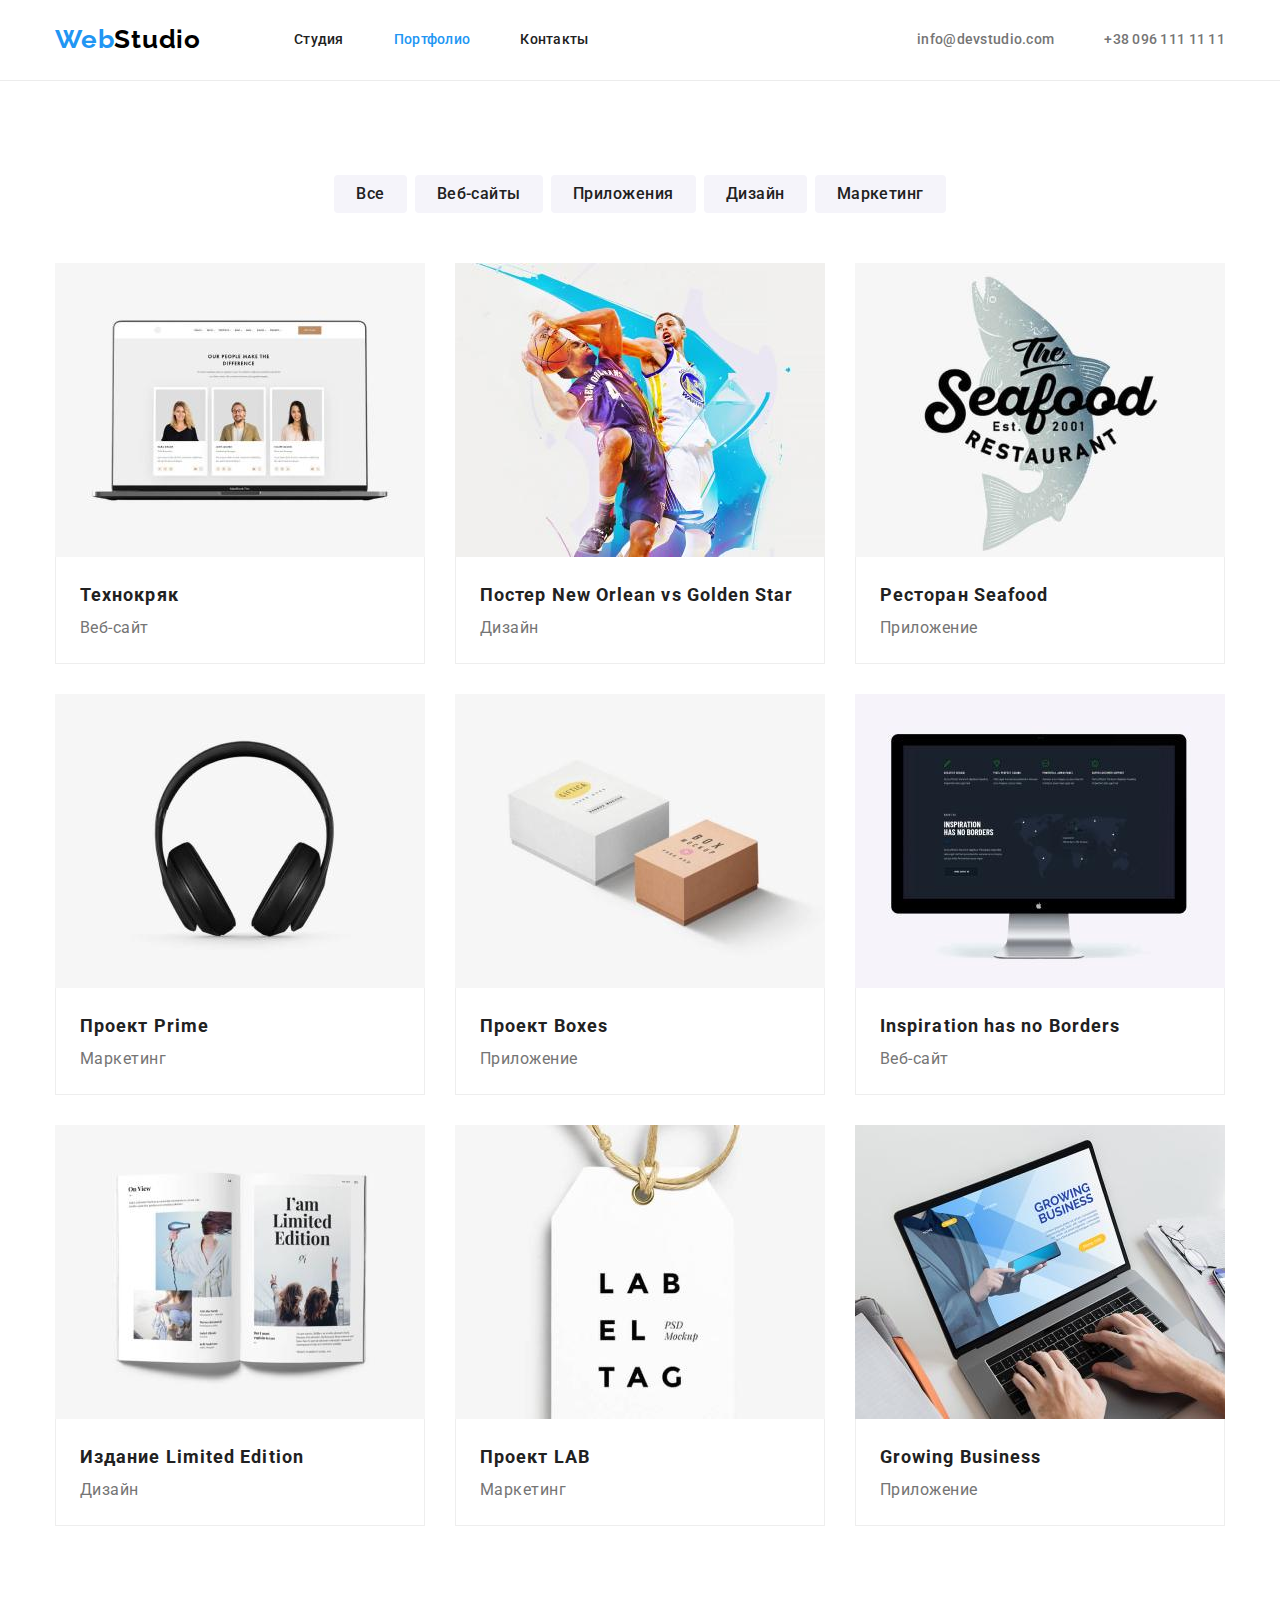
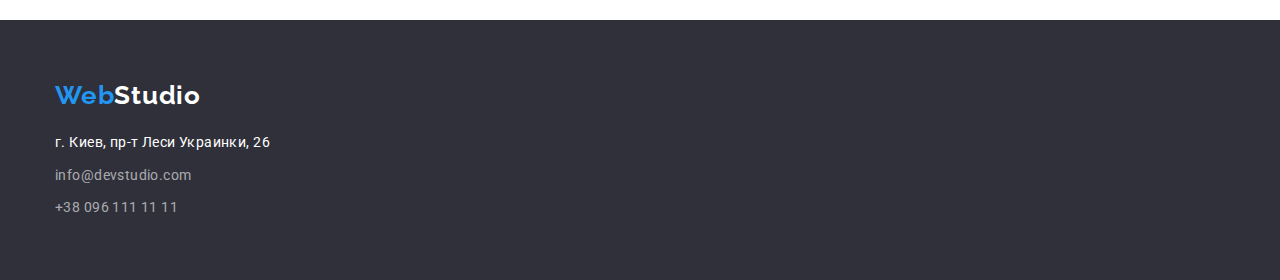
==== portfolio.html @ 217dd840 "created" ====
<!DOCTYPE html>
<html lang="en">
    <head>
        <meta charset="UTF-8">
        <meta http-equiv="X-UA-Compatible" content="IE=edge">
        <meta name="viewport" content="width=device-width, initial-scale=1.0">
        <title>Portfolio</title>
        <link rel="preconnect" href="https://fonts.googleapis.com">
        <link rel="preconnect" href="https://fonts.gstatic.com" crossorigin>
        <link rel="stylesheet" href="https://fonts.googleapis.com/css2?family=Raleway:wght@700&family=Roboto:wght@400;500;700;900&display=swap">
        <link rel="stylesheet" href="https://cdnjs.cloudflare.com/ajax/libs/modern-normalize/1.1.0/modern-normalize.css">
        <link rel="stylesheet" href="./css/styles.css">
    <body>
        <!-- My header -->
        <header class="header">
            <div class="container header-container">
                <!-- Navigation -->
                <nav class="navigation">
                    <!-- My logo block -->
                    <a href="WebStudio" class="logo">Web<span class="logo-dark">Studio</span></a>
                    <ul class="navigation-list">
                        <li class="navigation-item"><a href="index.html" class="link navigation-link">Студия</a></li>
                        <li class="navigation-item"><a href="portfolio.html" class="link navigation-link current">Портфолио</a></li>
                        <li class="navigation-item"><a href="" class="link navigation-link">Контакты</a></li>
                    </ul>
                </nav>
                <!-- My-contact's-block -->
                <ul class="contacts-list"> 
                    <li class="contacts-item"><a href="mailto:info@devstudio.com" class="link contacts-link">info@devstudio.com</a></li>
                    <li class="contacts-item"><a href="tel:+380961111111" class="link contacts-link">+38 096 111 11 11</a></li>
                </ul>
            </div>
        </header>
        <main>
            <section class="section">
                <div class="container">
                    <h1 class="visually-hidden">Portfolio</h1>
                    <ul class="portfolio-filter">
                        <li class="portfolio-filter-item"><button type="button" class="portfolio-text-btn">Все</button></li>
                        <li class="portfolio-filter-item"><button type="button" class="portfolio-text-btn">Веб-сайты</button></li>
                        <Li class="portfolio-filter-item"><button type="button" class="portfolio-text-btn">Приложения</button></Li>
                        <li class="portfolio-filter-item"><button type="button" class="portfolio-text-btn">Дизайн</button></li>
                        <li class="portfolio-filter-item"><button type="button" class="portfolio-text-btn">Маркетинг</button></li>
                    </ul>
                    <ul class="portfolio-list">
                        <li class="portfolio-item">
                            <img src="./images/img2-1.jpg" alt="Технокряк" width="370" height="294">
                            <div class="card-title">
                                <h2 class="portfolio-title">Технокряк</h2>
                                <p class="portfolio-text">Веб-сайт</p>
                            </div>
                        </li>
                        <li class="portfolio-item">
                            <img src="./images/img2-2.jpg" alt="Постер New Orlean vs Golden Star" width="370" height="294">
                            <div class="card-title">
                                <h2 class="portfolio-title">Постер New Orlean vs Golden Star</h2>
                                <p class="portfolio-text">Дизайн</p>
                            </div>
                        </li>
                        <li class="portfolio-item">
                            <img src="./images/img2-3.jpg" alt="Ресторан Seafood" width="370" height="294">
                            <div class="card-title">
                                <h2 class="portfolio-title">Ресторан Seafood</h2>
                                <p class="portfolio-text">Приложение</p>
                            </div>
                        </li>
                        <li class="portfolio-item">
                            <img src="./images/img2-4.jpg" alt="Проект Prime" width="370" height="294">
                            <div class="card-title">
                                <h2 class="portfolio-title">Проект Prime</h2>
                                <p class="portfolio-text">Маркетинг</p>
                            </div>
                        </li>
                        <li class="portfolio-item">
                            <img src="./images/img2-5.jpg" alt="Проект Boxes" width="370" height="294">
                            <div class="card-title">
                                <h2 class="portfolio-title">Проект Boxes</h2>
                                <p class="portfolio-text">Приложение</p>
                            </div>
                        </li>
                        <li class="portfolio-item">
                            <img src="./images/img2-6.jpg" alt="Inspiration has no Borders" width="370" height="294">
                            <div class="card-title">
                                <h2 class="portfolio-title">Inspiration has no Borders</h2>
                                <p class="portfolio-text">Веб-сайт</p>
                            </div>
                        </li>
                        <li class="portfolio-item">
                            <img src="./images/img2-7.jpg" alt="Издание Limited Edition" width="370" height="294">
                            <div class="card-title">
                                <h2 class="portfolio-title">Издание Limited Edition</h2>
                                <p class="portfolio-text">Дизайн</p>
                            </div>
                        </li>
                        <li class="portfolio-item">
                            <img src="./images/img2-8.jpg" alt="Проект LAB" width="370" height="294">
                            <div class="card-title">
                                <h2 class="portfolio-title">Проект LAB</h2>
                                <p class="portfolio-text">Маркетинг</p>
                            </div>
                        </li>
                        <li class="portfolio-item">
                            <img src="./images/img2-9.jpg" alt="Growing Business" width="370" height="294">
                            <div class="card-title">
                                <h2 class="portfolio-title">Growing Business</h2>
                                <p class="portfolio-text">Приложение</p>
                            </div>
                        </li>
                    </ul>
                </div>
            </section>
        </main>
        <!-- Footer -->
        <footer class="footer">
            <div class="container">
                <a href="WebStudio" class="logo footer-logo">Web<span class="logo-light">Studio</span></a>
                <address class="address">  
                    <ul class="address-list">
                        <li class="address-item-address footer-item"><a class="address-link-address link" href="https://goo.gl/maps/M3rs6C25XvYRGfz66" target="_blank">г. Киев, пр-т Леси Украинки, 26</a></li>
                        <li class="address-item-mail footer-item"><a class="address-link-mail link" href="mailto:info@devstudio.com">info@devstudio.com</a></li>
                        <li class="address-item-tel footer-item"><a class="address-link-tel link" href="tel:+380961111111">+38 096 111 11 11</a></li>
                    </ul>
                </address> 
            </div>
        </footer>
    </body>
</html>
---- css/styles.css ----
:root {
--main-text-color: #757575;
--main-title-color: #212121;
--second-title-text-color:#FFFFFF;
--text-accent: #2196F3;
--background-color-dark: #2F303A;
}

p, ul, h1, h2, h3, h4 {
    margin: 0;
}
img {
    display: flex;
    max-width: 100%;
    height: auto;
}
ul {
    list-style: none;
    padding: 0;
}
body {
    font-family: 'Roboto', sans-serif;
}

.section {
    padding-top: 94px;
    padding-bottom: 94px;
}
.container {
    margin: 0 auto;
    width: 1200px;
    padding: 0 15px;
} 
.visually-hidden {
    position: absolute;
    clip: rect(0 0 0 0);
    width: 1px;
    height: 1px;
    margin: -1px;
    border: 0;
    padding: 0;
    overflow: hidden;
}
.section-title {
    font-weight: 700;
    font-size: 36px;
    line-height: 1.17;
    letter-spacing: 0.03em;
    text-align: center;
    margin-bottom: 50px;
}

/* ----------------------------------------------------------------header--------------------- */

.logo {
    margin-right: 93px;
    text-decoration: none;
    font-family: Raleway;
    font-weight: 700;
    font-size: 26px;
    line-height: 1.19;
    letter-spacing: 0.03em;
    color: var(--text-accent);
}
.logo-dark {
    color: #000000 
}
.logo-light {
    color:var(--second-title-text-color)
}
.navigation-link.current {
    color: var(--text-accent);
}
.link {
    text-decoration: none;
}
.header {
    border-bottom: 1px solid #ECECEC;
}
.header-container {
    display: flex;
    align-items: center;
    padding-top: 24px;
    padding-bottom: 25px;
}
.navigation {
    display: flex;
    align-items: center;
}
.navigation-list {
    display: flex;
}
.navigation-item:not(:last-child) {
    margin-right: 50px;
}
.navigation-link {
    padding-top: 32px;
    padding-bottom: 32px;
    font-weight: 500;
    font-size: 14px;
    line-height: 1.33;
    letter-spacing: 0.02em;
    color: var(--main-title-color) ;
}
.contacts-list {
    display: flex;
    margin-left: auto;;
}
.contacts-link {
    font-weight: 500;
    font-size: 14px;
    line-height: 1.14;
    letter-spacing: 0.02em;
    color: var(--main-text-color)
}
.contacts-item:first-child {
    margin-right: 50px;
}
.navigation-link:hover,
.navigation-link:focus,
.contacts-link:hover,
.contacts-link:focus,
.address-link-address:hover,
.address-link-address:focus,
.address-link-mail:hover,
.address-link-mail:focus,
.address-link-tel:hover,
.address-link-tel:focus {
    color:var(--text-accent)
}

/*---------------------------------------------------------- main------------------------------------- */

/*--------------------------------------------------------section hero----------------------------- */


.hero-section {
    padding: 200px 0;
    text-align: center;
    background-color:var(--background-color-dark);
}
.hero-title {
    width: 696px;
    margin-right: auto;
    margin-left: auto;
    margin-bottom: 30px;
    font-weight: 900;
    font-size: 44px;
    line-height: 1.36;
    letter-spacing: 0.06em;
    text-transform: uppercase;
    color:var(--second-title-text-color);
}
.hero-btn {
    font-family: inherit;
    font-weight: 700;
    font-size: 16px;
    line-height: 1.87;
    align-items: center;
    text-align: center;
    letter-spacing: 0.06em;
    background-color:var(--text-accent);
    color: var(--second-title-text-color);
    cursor: pointer;
    min-width: 200px;
    height: 50px;
    border: transparent;
    border-radius: 4px;
    padding: 10px 32px;
}
.hero-btn:hover,
.hero-btn:focus {
    color: var(--text-accent);
    color: var(--second-title-text-color);
}

/*----------------------------------------------------------section features----------------------------- */


.features-list {
    display: flex;
}
.features-item:not(:last-child) {
    margin-right: 30px;
    max-width: 270px;
}
.features-title {
    margin-bottom: 10px;
    font-weight: 700;
    font-size: 14px;
    line-height: 1.14;
    letter-spacing: 0.03em;
    text-transform: uppercase;
    color: var(--main-title-color);
    }
.features-text {
    font-size: 14px;
    line-height: 1.71;
    letter-spacing: 0.03em;
    color: var(--main-text-color);
}


/* ---------------------------------------------------------------section works---------------------- */


.works-section {
    padding-top: 0;
}

.works-list {
    display: flex;
}
.works-item:not(:last-child) {
    margin-right: 30px;
}

/* ----------------------------------------------------------------section team--------------------- */

.team-section {
    background-color: #F5F4FA;
}
.team-list {
    display: flex;
}
.team-item:not(:last-child) {
    margin-right: 30px;
}
.card {
    padding-top: 30px;
    padding-bottom: 30px;
}
.team-title {
    margin-bottom: 10px;
    font-weight: 500;
    font-size: 16px;
    line-height: 1.19;  
    letter-spacing: 0.03em;
    text-align: center;
    color: var(--main-title-color);
}
.team-text {
    line-height: 1.19;
    letter-spacing: 0.03em;
    text-align: center;
    color: var(--main-text-color);
}

/* ---------------------------------------------------------------footer---------------------- */

.footer {
    padding-top: 60px;
    padding-bottom: 60px;
    background-color:var(--background-color-dark) ;
}
.footer-logo {
    min-width: 145px;
    height: 31px;
    display: inline-block;
    margin-bottom: 20px;
    margin-right: 0;
}
.footer-item:not(:last-child) {
    margin-bottom: 9px;
}
.address {
    font-style: normal;
}
.address-link-address {
    font-size: 14px;
    line-height: 1.71;
    letter-spacing: 0.03em;
    color: var(--second-title-text-color);
}
.address-link-mail,
.address-link-tel {
    font-size: 14px;
    line-height: 1.71;
    letter-spacing: 0.03em;
    color: rgba(255, 255, 255, 0.6);
}


/* ----------------------------------------------------------portfolio page---------------------------------------------- */


.portfolio-filter {
    display: flex;
    justify-content: center;
    margin-bottom: 50px;
}
.portfolio-filter-item:not(:last-child) {
    margin-right: 8px;
}

.portfolio-list {
    display: flex;
    flex-wrap: wrap;
}
.portfolio-item {
    margin-right: 30px;
}
.portfolio-item:nth-child(3n) {
    margin-right: 0px;
}
.portfolio-item:not(:nth-last-child(-n+3)) {
    margin-bottom: 30px;
}
.card-title {
    padding: 20px 24px;
    border-right: 1px solid #EEEEEE;
    border-bottom: 1px solid #EEEEEE;
    border-left: 1px solid #EEEEEE;
}

.portfolio-text-btn {
    font-family: inherit;
    font-weight: 500;
    font-size: 16px;
    line-height: 1.62;
    text-align: center;
    letter-spacing: 0.03em;
    color:var(--main-title-color);
    background-color: #F5F4FA;
    cursor: pointer;
    border: transparent;
    border-radius: 4px;
    padding: 6px 22px;
}
.portfolio-title {
    font-weight: 700;
    font-size: 18px;
    line-height: 2.00;
    letter-spacing: 0.06em;
    color: var(--main-title-color);
}
.portfolio-text {
    font-size: 16px;
    line-height: 1.87;
    letter-spacing: 0.03em;
    color: var(--main-text-color);
}
.portfolio-text-btn:hover,
.portfolio-text-btn:focus,
.portfolio-text-btn:hover,
.portfolio-text-btn:focus {
    background-color:var(--text-accent);
    color:var(--second-title-text-color);
}
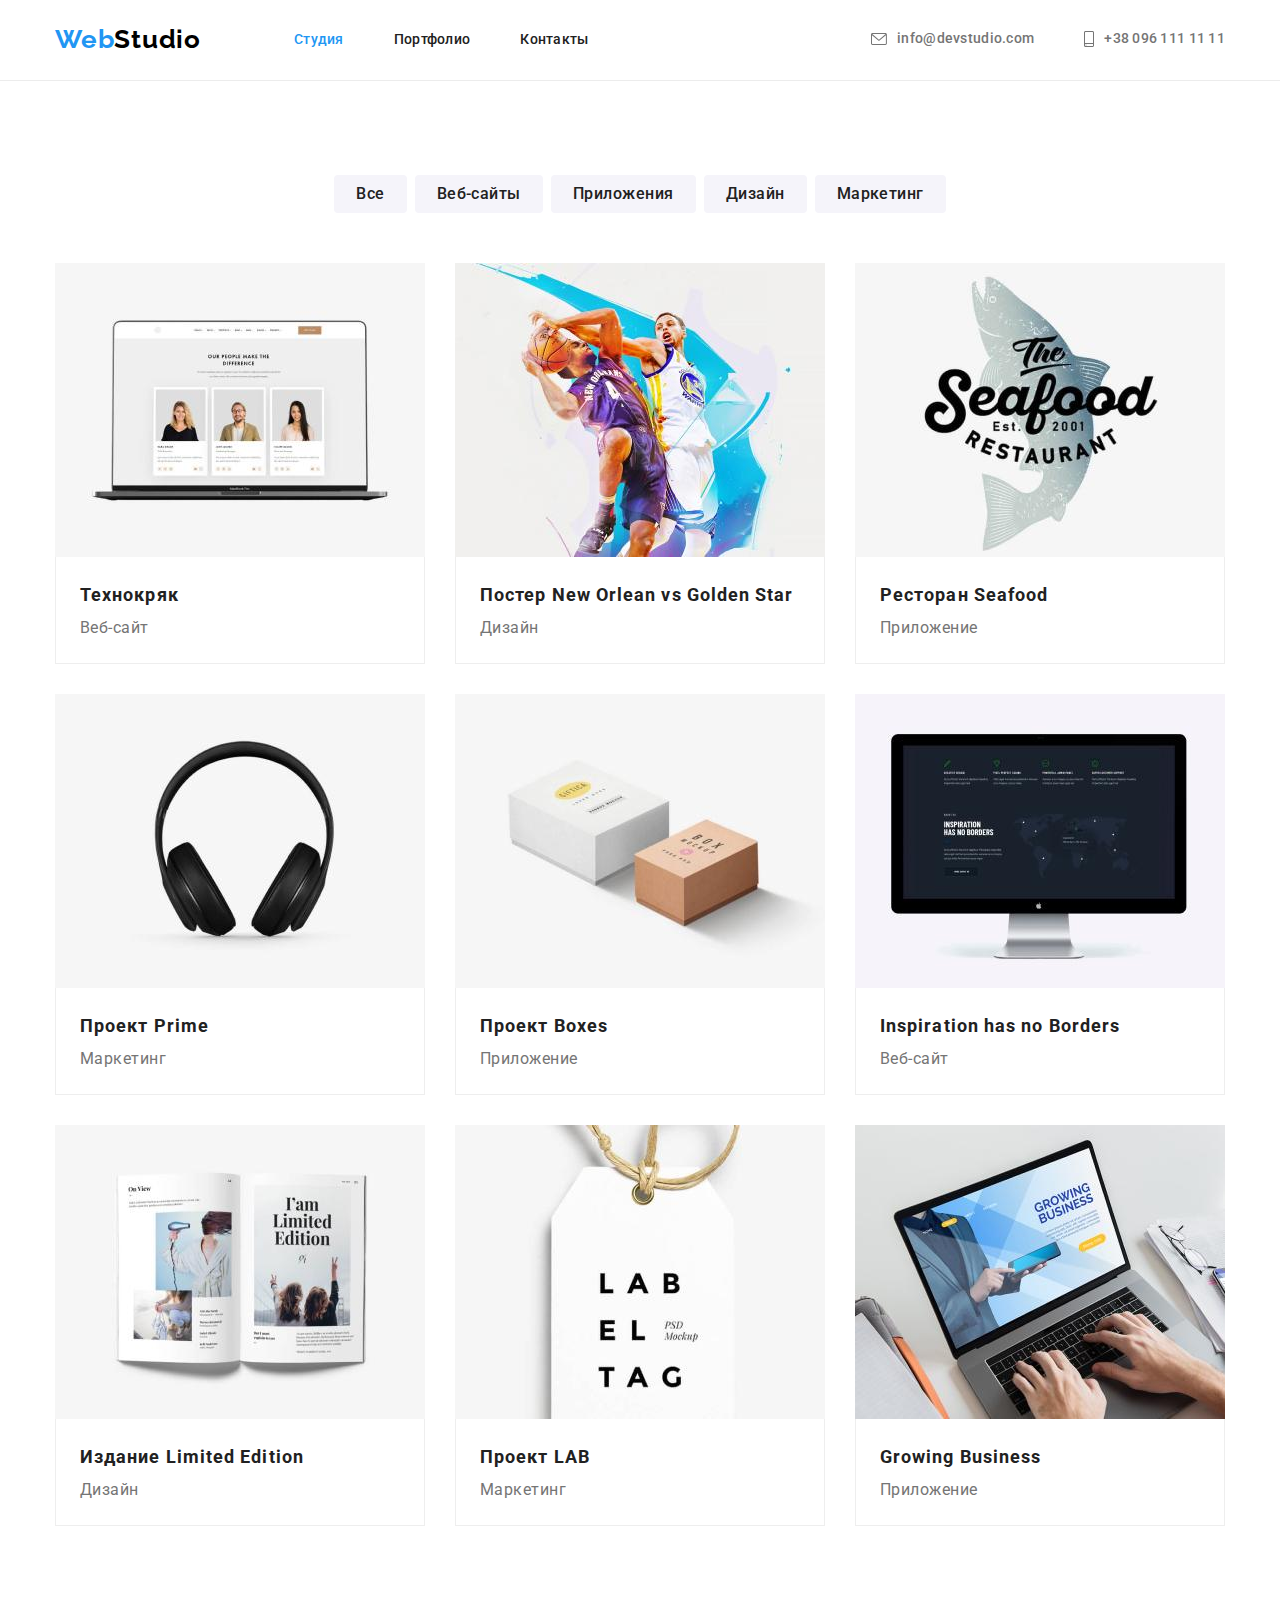
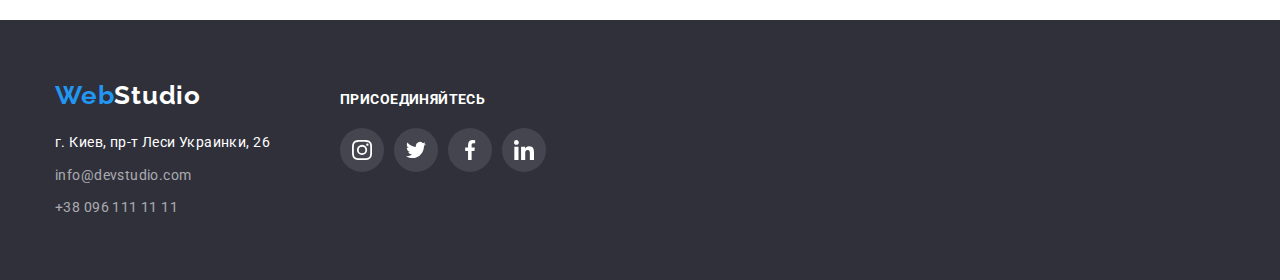
==== commit a39c858a: "finished-hw-4" ====
--- a/portfolio.html
+++ b/portfolio.html
@@ -19,15 +19,29 @@
                     <!-- My logo block -->
                     <a href="WebStudio" class="logo">Web<span class="logo-dark">Studio</span></a>
                     <ul class="navigation-list">
-                        <li class="navigation-item"><a href="index.html" class="link navigation-link">Студия</a></li>
-                        <li class="navigation-item"><a href="portfolio.html" class="link navigation-link current">Портфолио</a></li>
+                        <li class="navigation-item"><a href="index.html" class="link navigation-link current">Студия</a></li>
+                        <li class="navigation-item"><a href="portfolio.html" class="link navigation-link">Портфолио</a></li>
                         <li class="navigation-item"><a href="" class="link navigation-link">Контакты</a></li>
                     </ul>
                 </nav>
                 <!-- My-contact's-block -->
                 <ul class="contacts-list"> 
-                    <li class="contacts-item"><a href="mailto:info@devstudio.com" class="link contacts-link">info@devstudio.com</a></li>
-                    <li class="contacts-item"><a href="tel:+380961111111" class="link contacts-link">+38 096 111 11 11</a></li>
+                    <li class="contacts-item">
+                        <a href="mailto:info@devstudio.com" class="link contacts-link">
+                            <svg class="contacts-icon" width="16" height="12">
+                            <use href="./images/icons.svg#icon-envelope-hover"></use>
+                            </svg>
+                        info@devstudio.com
+                        </a>
+                    </li>
+                    <li class="contacts-item">
+                        <a href="tel:+380961111111" class="link contacts-link">
+                            <svg class="contacts-icon" width="10" height="16">
+                            <use href="./images/icons.svg#icon-smartphone"></use>
+                            </svg>
+                        +38 096 111 11 11
+                        </a>
+                    </li>
                 </ul>
             </div>
         </header>
@@ -112,7 +126,8 @@
         </main>
         <!-- Footer -->
         <footer class="footer">
-            <div class="container">
+            <div class="container footer-container">
+                <div class="address-box">
                 <a href="WebStudio" class="logo footer-logo">Web<span class="logo-light">Studio</span></a>
                 <address class="address">  
                     <ul class="address-list">
@@ -120,7 +135,41 @@
                         <li class="address-item-mail footer-item"><a class="address-link-mail link" href="mailto:info@devstudio.com">info@devstudio.com</a></li>
                         <li class="address-item-tel footer-item"><a class="address-link-tel link" href="tel:+380961111111">+38 096 111 11 11</a></li>
                     </ul>
-                </address> 
+                </address>
+                </div>
+                <div class="join-box">
+                    <b class="join-title">присоединяйтесь</b>
+                    <ul class="join-social-list">
+                        <li class="join-social-item">
+                            <a href="" class="join-social-link">
+                                <svg class="join-social-icon" width="20" height="20">
+                                    <use href="./images/icons.svg#icon-instagram-2"></use>
+                                </svg>
+                            </a>
+                        </li>
+                        <li class="join-social-item">
+                            <a href="" class="join-social-link">
+                                <svg class="join-social-icon" width="20" height="20">
+                                    <use href="./images/icons.svg#icon-twitter-1"></use>
+                                </svg>
+                            </a>
+                        </li>
+                        <li class="join-social-item">
+                            <a href="" class="join-social-link">
+                                <svg class="join-social-icon" width="20" height="20">
+                                    <use href="./images/icons.svg#icon-facebook-1"></use>
+                                </svg>
+                            </a>
+                        </li>
+                        <li class="join-social-item">
+                            <a href="" class="join-social-link">
+                                <svg class="join-social-icon" width="20" height="20">
+                                    <use href="./images/icons.svg#icon-linkedin-1"></use>
+                                </svg>
+                            </a>
+                        </li>
+                    </ul>
+                </div> 
             </div>
         </footer>
     </body>
--- a/css/styles.css
+++ b/css/styles.css
@@ -4,6 +4,7 @@
 --second-title-text-color:#FFFFFF;
 --text-accent: #2196F3;
 --background-color-dark: #2F303A;
+--second-background-color: #F5F4FA;
 }
 
 p, ul, h1, h2, h3, h4 {
@@ -107,14 +108,26 @@
     margin-left: auto;;
 }
 .contacts-link {
+    display: flex;
     font-weight: 500;
     font-size: 14px;
     line-height: 1.14;
     letter-spacing: 0.02em;
-    color: var(--main-text-color)
+    color: var(--main-text-color);
+    align-items: center;
 }
 .contacts-item:first-child {
     margin-right: 50px;
+}
+.contacts-icon {
+    fill: currentColor;
+    margin-right: 10px;
+}
+.contacts-icon:hover,
+.contacts-icon:focus {
+    color:var(--text-accent)
+    /* width: 10px;
+    height: 16px; */
 }
 .navigation-link:hover,
 .navigation-link:focus,
@@ -137,8 +150,19 @@
 .hero-section {
     padding: 200px 0;
     text-align: center;
-    background-color:var(--background-color-dark);
-}
+    width: 1600px;  
+    margin: 0 auto;
+    background-color: #C4C4C4;
+    background-image: linear-gradient(
+                        rgba(47, 48, 58, 0.4),
+                        rgba(47, 48, 58, 0.4)
+                    ),
+                    url(../images/Hero-bg.jpg);
+    background-repeat: no-repeat;
+    background-position: center;
+    background-size: cover;
+}
+
 .hero-title {
     width: 696px;
     margin-right: auto;
@@ -167,11 +191,11 @@
     border: transparent;
     border-radius: 4px;
     padding: 10px 32px;
+    box-shadow: 0px 4px 4px rgba(0, 0, 0, 0.15);
 }
 .hero-btn:hover,
 .hero-btn:focus {
-    color: var(--text-accent);
-    color: var(--second-title-text-color);
+    background-color: #188CE8;
 }
 
 /*----------------------------------------------------------section features----------------------------- */
@@ -179,10 +203,13 @@
 
 .features-list {
     display: flex;
+}
+.features-item {
+    display: block;
+    width: 270px;
 }
 .features-item:not(:last-child) {
     margin-right: 30px;
-    max-width: 270px;
 }
 .features-title {
     margin-bottom: 10px;
@@ -200,6 +227,14 @@
     color: var(--main-text-color);
 }
 
+.features-icon-box {
+    display: flex;
+    height: 120px;
+    align-items: center;
+    justify-content: center;
+    background-color:var(--second-background-color);
+    margin-bottom: 30px;  
+}
 
 /* ---------------------------------------------------------------section works---------------------- */
 
@@ -218,10 +253,17 @@
 /* ----------------------------------------------------------------section team--------------------- */
 
 .team-section {
-    background-color: #F5F4FA;
+    background-color: var(--second-background-color);
 }
 .team-list {
     display: flex;
+}
+.team-item {
+    background-color: var(--second-title-text-color);
+    box-shadow: 0px 1px 3px rgba(0, 0, 0, 0.12),
+            0px 1px 1px rgba(0, 0, 0, 0.14),
+            0px 2px 1px rgba(0, 0, 0, 0.2);
+            border-radius: 0px 0px 4px 4px;
 }
 .team-item:not(:last-child) {
     margin-right: 30px;
@@ -244,8 +286,82 @@
     letter-spacing: 0.03em;
     text-align: center;
     color: var(--main-text-color);
-}
-
+    margin-bottom: 16px;
+}
+.team-social-list {
+    display: flex;
+    justify-content: center;
+}
+.team-social-item {
+    width: 44px;
+    height: 44px;
+}
+/* .team-social-item + .team-social-item {
+    margin-left: 10px;
+} */
+.team-social-item:not(:first-child) {
+    margin-left: 10px;
+}
+.team-social-link {
+    width: 100%;
+    height: 100%;
+    background-color: var(--second-title-text-color);
+    border-radius: 50%;
+    display: flex;
+    align-items: center;
+    justify-content: center;
+    color: #AFB1B8;
+}
+.team-social-icon {
+    fill: currentColor;
+    stroke-width: 0;
+}
+.team-social-link:hover,
+.team-social-link:focus {
+    background-color:var(--text-accent);
+    color: var(--second-title-text-color);
+}
+
+/* --------------------------------------------------------section-clients------------- */
+
+.clients-list {
+    display: flex;
+    justify-content: center;
+}
+
+.clients-item {
+    display: block;
+    width: 170px;
+    height: 92px;
+    border: 1px solid#AFB1B8; 
+    border-radius: 4px;
+}
+
+.clients-link {
+    display: flex;
+    width: 100%;
+    height: 100%;
+    color: #AFB1B8;
+    align-items: center;
+    justify-content: center;
+}
+
+.clients-icon {
+    fill: currentColor;
+}
+
+.clients-item:not(:first-child) {
+    margin-left: 30px;
+}
+.clients-link:hover,
+.clients-link:focus {
+    color: var(--text-accent);
+    border: 1px solid var(--text-accent);
+}
+.clients-icon:hover,
+.clients-icon:focus {
+    fill: var(--text-accent);
+}
 /* ---------------------------------------------------------------footer---------------------- */
 
 .footer {
@@ -279,8 +395,53 @@
     letter-spacing: 0.03em;
     color: rgba(255, 255, 255, 0.6);
 }
-
-
+.footer-container {
+    display: flex;
+    align-items:baseline;
+}
+.join-box {
+    width: 206px;
+    margin-left: 70px;
+}
+.join-title {
+    display: block;
+    margin-bottom: 20px;
+    font-size: 14px;
+    line-height: 1.14;
+    letter-spacing: 0.03em;
+    text-transform: uppercase;
+    color: var(--second-title-text-color);
+}
+.join-social-list {
+    display: flex;
+    justify-content: center;
+}
+.join-social-item {
+    width: 44px;
+    height: 44px;
+}
+.join-social-link {
+    width: 100%;
+    height: 100%;
+    color: var(--second-title-text-color);
+    border-radius: 50%;
+    display: flex;
+    align-items: center;
+    justify-content: center;
+    background-color: rgba(255, 255, 255, 0.1);
+}
+.join-social-icon {
+    fill: currentColor;
+}   
+.join-social-item:not(:first-child) {
+    margin-left: 10px;
+    
+}
+.join-social-link:hover,
+.join-social-link:focus {
+    background-color:var(--text-accent);
+    color: var(--second-title-text-color);
+}
 /* ----------------------------------------------------------portfolio page---------------------------------------------- */
 
 
@@ -292,13 +453,18 @@
 .portfolio-filter-item:not(:last-child) {
     margin-right: 8px;
 }
-
 .portfolio-list {
     display: flex;
     flex-wrap: wrap;
 }
 .portfolio-item {
     margin-right: 30px;
+    
+}
+.portfolio-item:hover,
+.portfolio-item:focus {
+box-shadow: 0px 1px 1px rgba(0, 0, 0, 0.12), 0px 4px 4px rgba(0, 0, 0, 0.06), 1px 4px 6px rgba(0, 0, 0, 0.16);
+cursor: pointer;
 }
 .portfolio-item:nth-child(3n) {
     margin-right: 0px;
@@ -321,7 +487,7 @@
     text-align: center;
     letter-spacing: 0.03em;
     color:var(--main-title-color);
-    background-color: #F5F4FA;
+    background-color: var(--second-background-color);
     cursor: pointer;
     border: transparent;
     border-radius: 4px;
@@ -346,4 +512,7 @@
 .portfolio-text-btn:focus {
     background-color:var(--text-accent);
     color:var(--second-title-text-color);
-}+    box-shadow: 0px 3px 1px rgba(0, 0, 0, 0.1),
+                0px 1px 2px rgba(0, 0, 0, 0.08),
+                0px 2px 2px rgba(0, 0, 0, 0.12);
+}
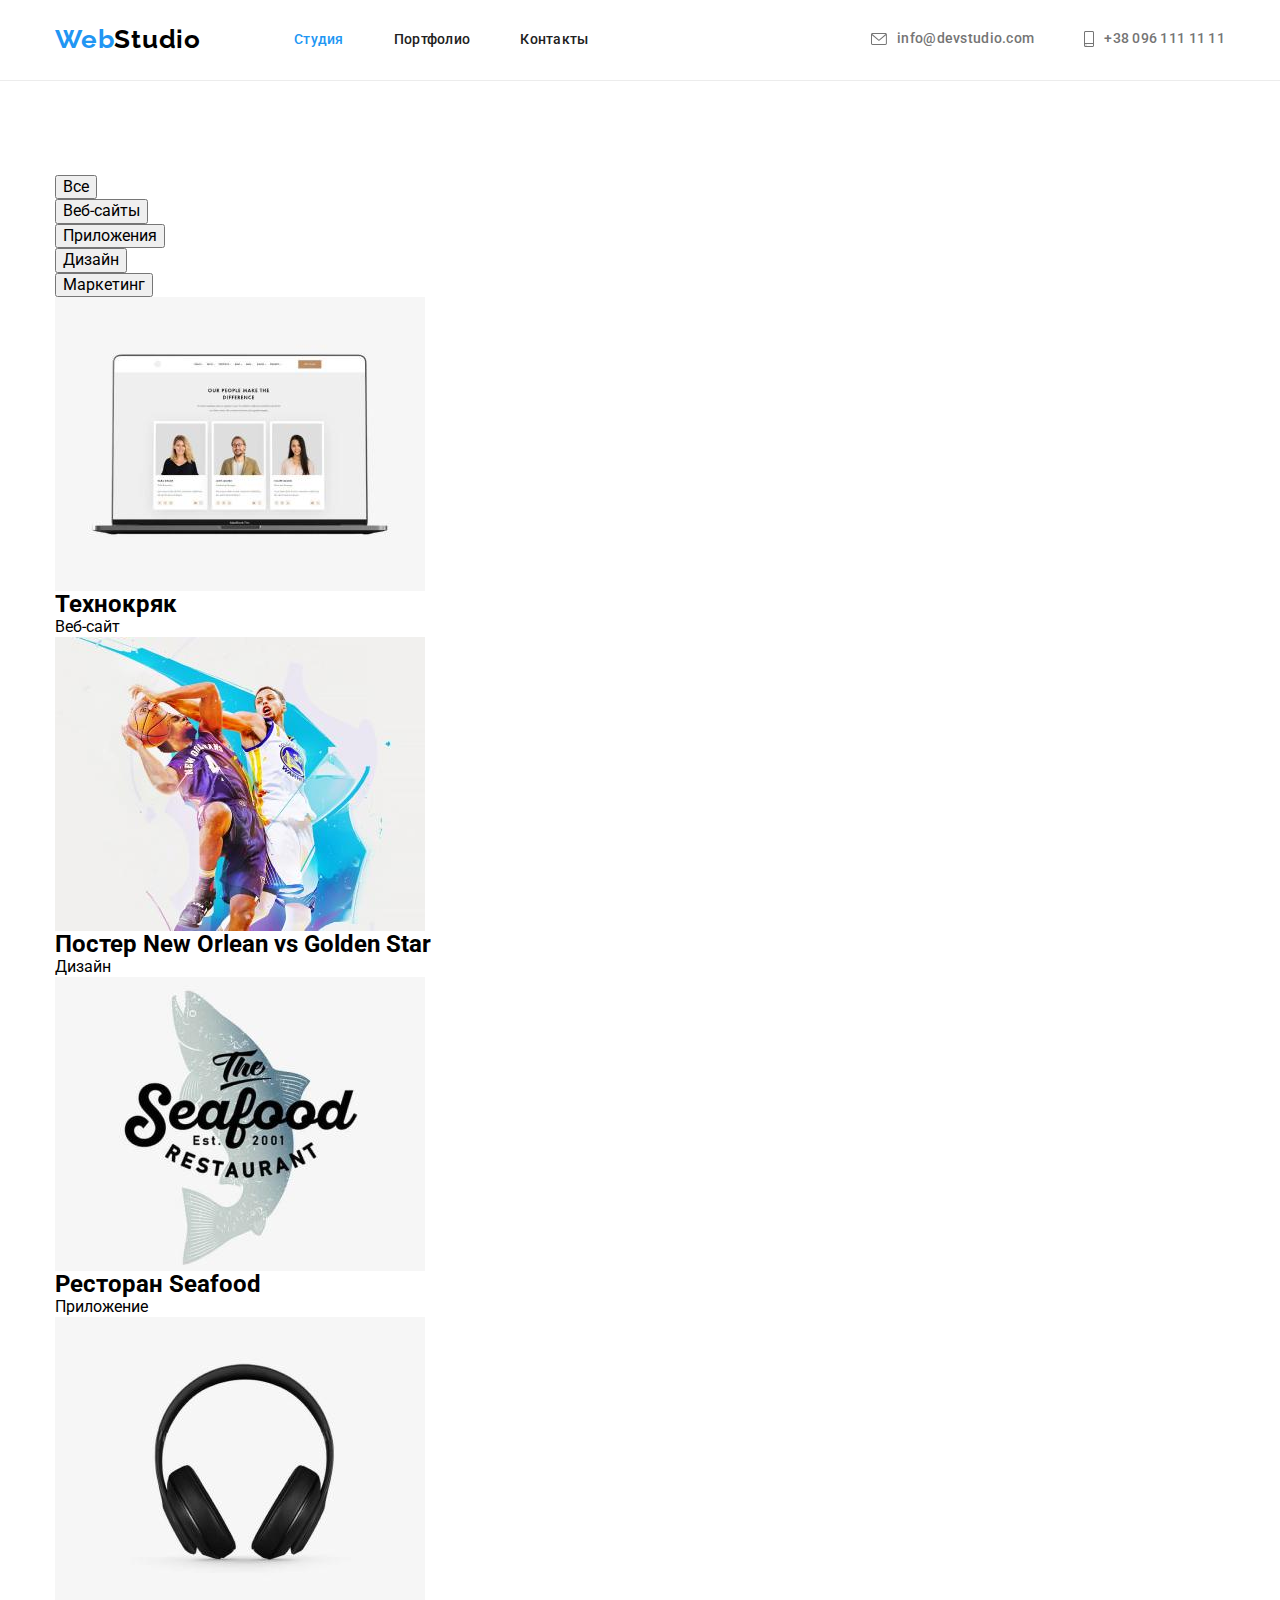
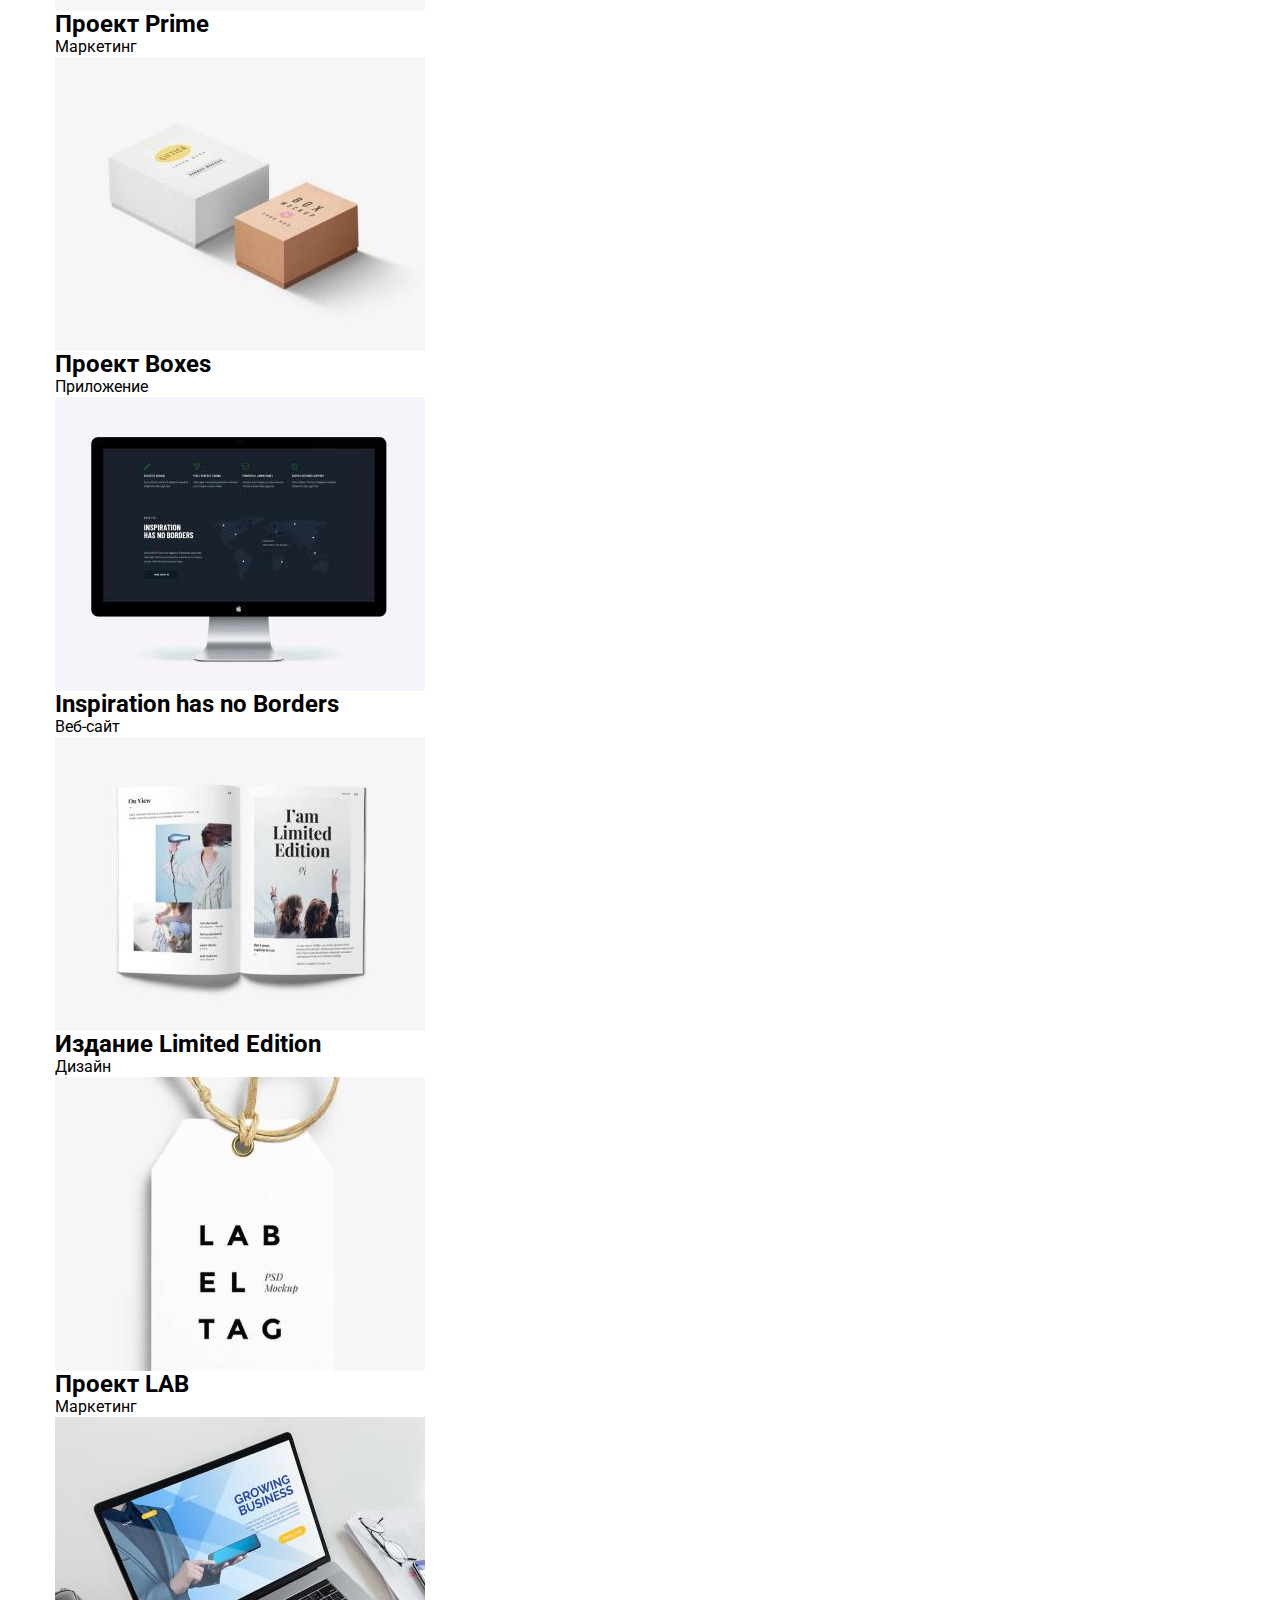
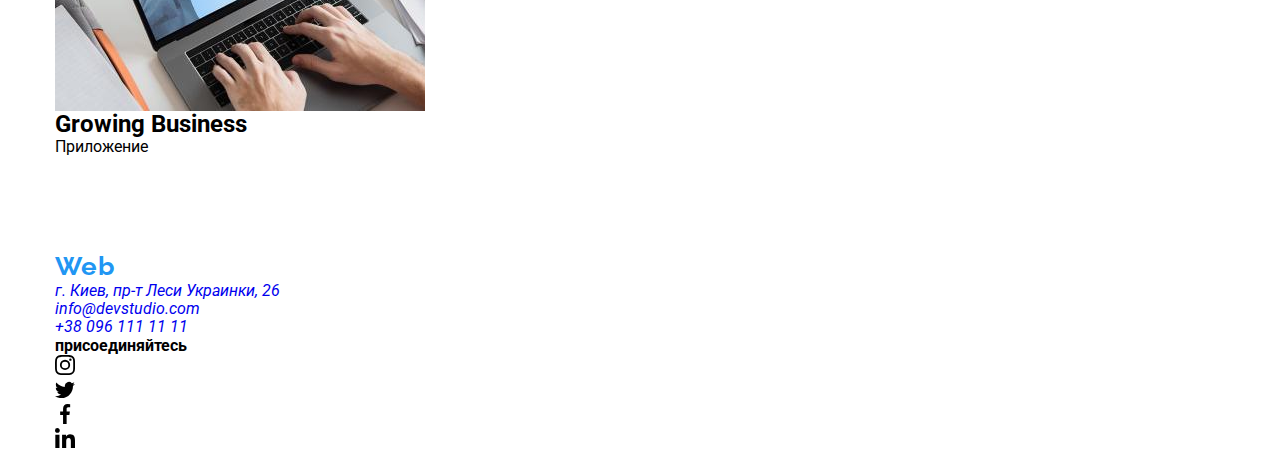
==== commit 72b413d2: "f" ====
--- a/portfolio.html
+++ b/portfolio.html
@@ -11,10 +11,10 @@
         <link rel="stylesheet" href="https://cdnjs.cloudflare.com/ajax/libs/modern-normalize/1.1.0/modern-normalize.css">
         <link rel="stylesheet" href="./css/styles.css">
     <body>
-        <!-- My header -->
+        <!-- My header ----->
         <header class="header">
             <div class="container header-container">
-                <!-- Navigation -->
+                <!-- Navigation ------>
                 <nav class="navigation">
                     <!-- My logo block -->
                     <a href="WebStudio" class="logo">Web<span class="logo-dark">Studio</span></a>
--- a/css/styles.css
+++ b/css/styles.css
@@ -146,7 +146,6 @@
 
 /*--------------------------------------------------------section hero----------------------------- */
 
-
 .hero-section {
     padding: 200px 0;
     text-align: center;
@@ -155,9 +154,8 @@
     background-color: #C4C4C4;
     background-image: linear-gradient(
                         rgba(47, 48, 58, 0.4),
-                        rgba(47, 48, 58, 0.4)
-                    ),
-                    url(../images/Hero-bg.jpg);
+                        rgba(47, 48, 58, 0.4),
+                        url(../images/Hero-bg.jpg);
     background-repeat: no-repeat;
     background-position: center;
     background-size: cover;
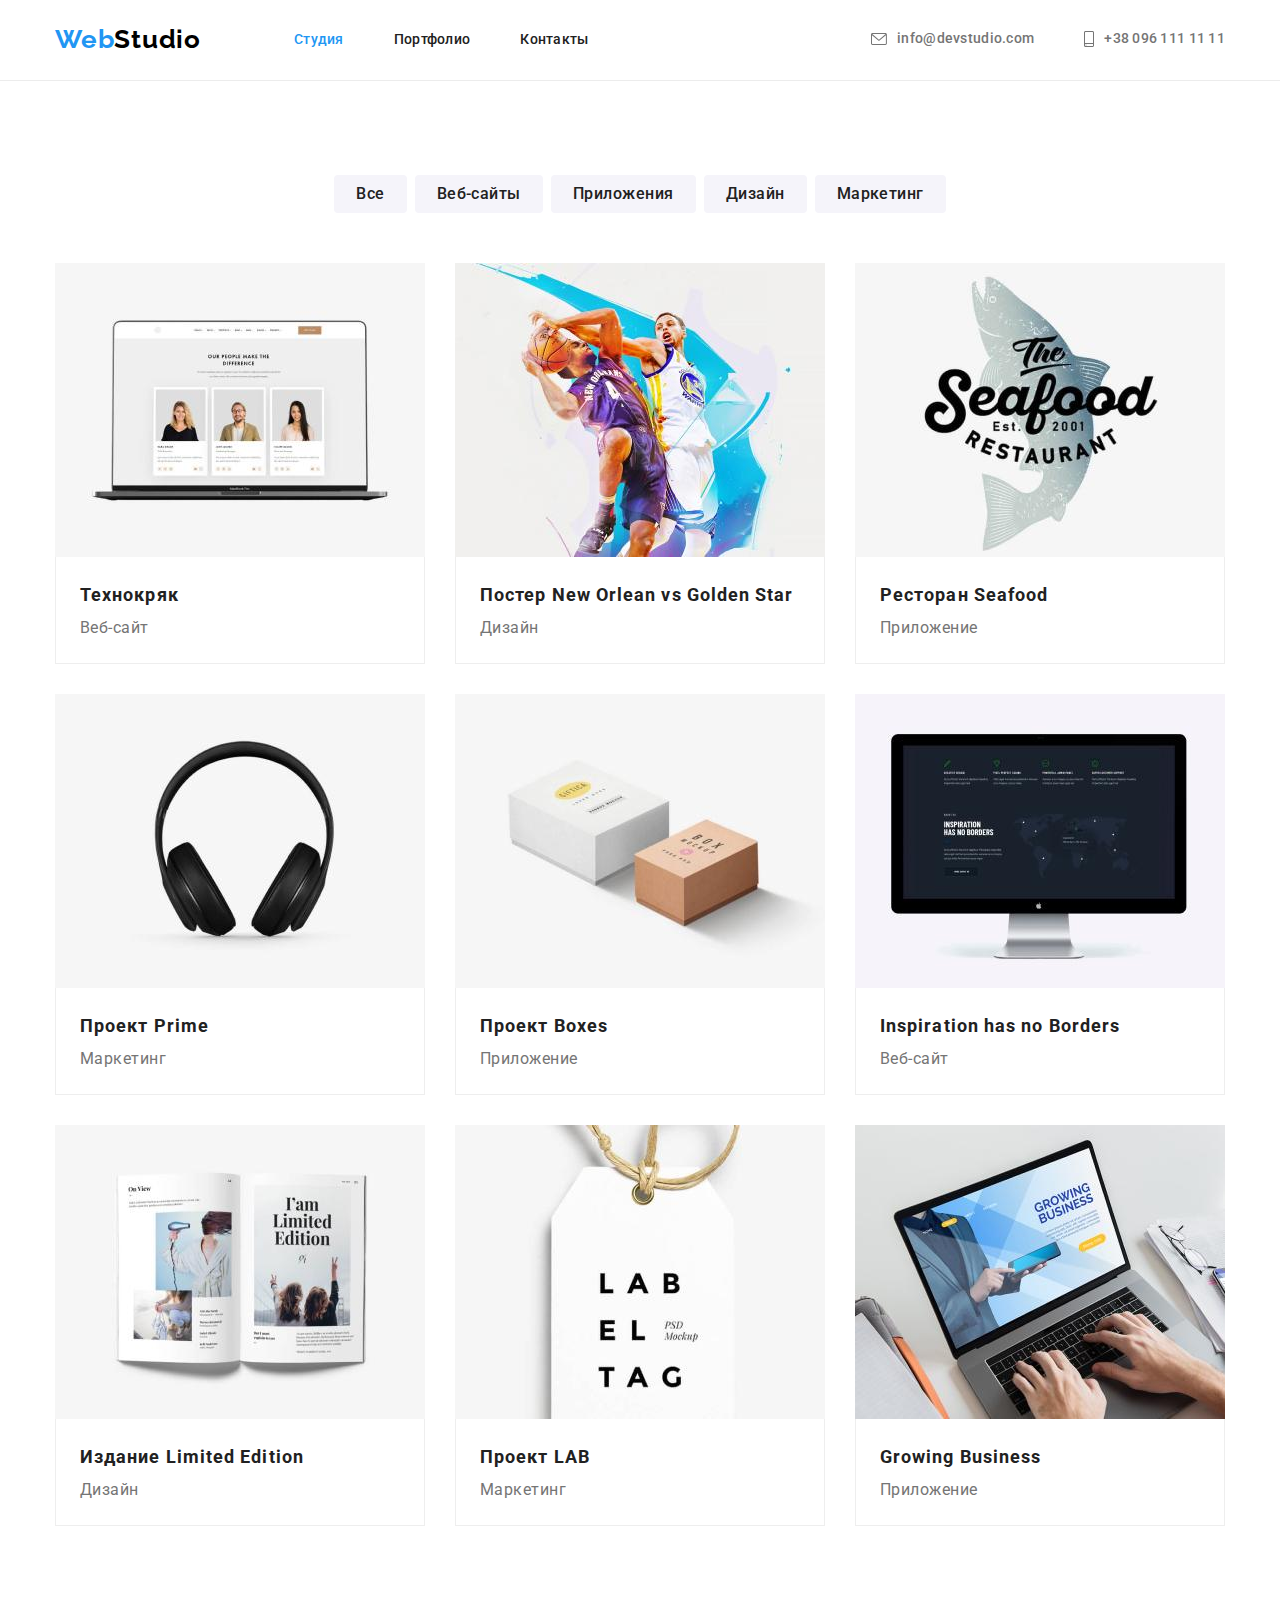
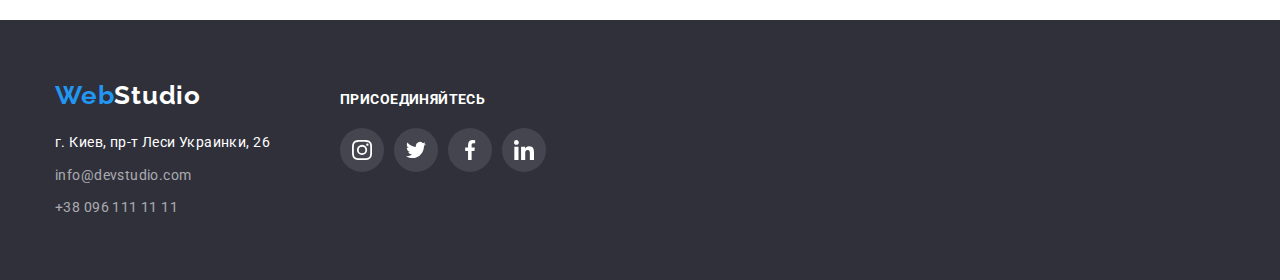
==== commit 90787ebe: "fixed bugs" ====
--- a/portfolio.html
+++ b/portfolio.html
@@ -58,67 +58,85 @@
                     </ul>
                     <ul class="portfolio-list">
                         <li class="portfolio-item">
-                            <img src="./images/img2-1.jpg" alt="Технокряк" width="370" height="294">
-                            <div class="card-title">
-                                <h2 class="portfolio-title">Технокряк</h2>
-                                <p class="portfolio-text">Веб-сайт</p>
-                            </div>
+                            <a href="" class="portfolio-link link">
+                                <img src="./images/img2-1.jpg" alt="Технокряк" width="370" height="294">
+                                <div class="card-title">
+                                    <h2 class="portfolio-title">Технокряк</h2>
+                                    <p class="portfolio-text">Веб-сайт</p>
+                                </div>
+                            </a>
                         </li>
                         <li class="portfolio-item">
-                            <img src="./images/img2-2.jpg" alt="Постер New Orlean vs Golden Star" width="370" height="294">
-                            <div class="card-title">
-                                <h2 class="portfolio-title">Постер New Orlean vs Golden Star</h2>
-                                <p class="portfolio-text">Дизайн</p>
-                            </div>
+                            <a href="" class="portfolio-link link">
+                                <img src="./images/img2-2.jpg" alt="Постер New Orlean vs Golden Star" width="370" height="294">
+                                <div class="card-title">
+                                    <h2 class="portfolio-title">Постер New Orlean vs Golden Star</h2>
+                                    <p class="portfolio-text">Дизайн</p>
+                                </div>
+                            </a>
                         </li>
                         <li class="portfolio-item">
-                            <img src="./images/img2-3.jpg" alt="Ресторан Seafood" width="370" height="294">
-                            <div class="card-title">
-                                <h2 class="portfolio-title">Ресторан Seafood</h2>
-                                <p class="portfolio-text">Приложение</p>
-                            </div>
+                            <a href="" class="portfolio-link link">
+                                <img src="./images/img2-3.jpg" alt="Ресторан Seafood" width="370" height="294">
+                                <div class="card-title">
+                                    <h2 class="portfolio-title">Ресторан Seafood</h2>
+                                    <p class="portfolio-text">Приложение</p>
+                                </div>
+                        </a>
                         </li>
                         <li class="portfolio-item">
-                            <img src="./images/img2-4.jpg" alt="Проект Prime" width="370" height="294">
-                            <div class="card-title">
-                                <h2 class="portfolio-title">Проект Prime</h2>
-                                <p class="portfolio-text">Маркетинг</p>
-                            </div>
+                            <a href="" class="portfolio-link link">
+                                <img src="./images/img2-4.jpg" alt="Проект Prime" width="370" height="294">
+                                <div class="card-title">
+                                    <h2 class="portfolio-title">Проект Prime</h2>
+                                    <p class="portfolio-text">Маркетинг</p>
+                                </div>
+                            </a>
                         </li>
                         <li class="portfolio-item">
-                            <img src="./images/img2-5.jpg" alt="Проект Boxes" width="370" height="294">
-                            <div class="card-title">
-                                <h2 class="portfolio-title">Проект Boxes</h2>
-                                <p class="portfolio-text">Приложение</p>
-                            </div>
+                            <a href="" class="portfolio-link link">
+                                <img src="./images/img2-5.jpg" alt="Проект Boxes" width="370" height="294">
+                                <div class="card-title">
+                                    <h2 class="portfolio-title">Проект Boxes</h2>
+                                    <p class="portfolio-text">Приложение</p>
+                                </div>
+                            </a>
                         </li>
                         <li class="portfolio-item">
-                            <img src="./images/img2-6.jpg" alt="Inspiration has no Borders" width="370" height="294">
-                            <div class="card-title">
-                                <h2 class="portfolio-title">Inspiration has no Borders</h2>
-                                <p class="portfolio-text">Веб-сайт</p>
-                            </div>
+                            <a href="" class="portfolio-link link">
+                                <img src="./images/img2-6.jpg" alt="Inspiration has no Borders" width="370" height="294">
+                                <div class="card-title">
+                                    <h2 class="portfolio-title">Inspiration has no Borders</h2>
+                                    <p class="portfolio-text">Веб-сайт</p>
+                                </div>
+                            </a>
                         </li>
                         <li class="portfolio-item">
-                            <img src="./images/img2-7.jpg" alt="Издание Limited Edition" width="370" height="294">
-                            <div class="card-title">
-                                <h2 class="portfolio-title">Издание Limited Edition</h2>
-                                <p class="portfolio-text">Дизайн</p>
-                            </div>
+                            <a href="" class="portfolio-link link">
+                                <img src="./images/img2-7.jpg" alt="Издание Limited Edition" width="370" height="294">
+                                <div class="card-title">
+                                    <h2 class="portfolio-title">Издание Limited Edition</h2>
+                                    <p class="portfolio-text">Дизайн</p>
+                                </div>
+                            </a>
                         </li>
                         <li class="portfolio-item">
-                            <img src="./images/img2-8.jpg" alt="Проект LAB" width="370" height="294">
-                            <div class="card-title">
-                                <h2 class="portfolio-title">Проект LAB</h2>
-                                <p class="portfolio-text">Маркетинг</p>
-                            </div>
+                            <a href="" class="portfolio-link link">
+                                <img src="./images/img2-8.jpg" alt="Проект LAB" width="370" height="294">
+                                <div class="card-title">
+                                    <h2 class="portfolio-title">Проект LAB</h2>
+                                    <p class="portfolio-text">Маркетинг</p>
+                                </div>
+                            </a>
                         </li>
                         <li class="portfolio-item">
-                            <img src="./images/img2-9.jpg" alt="Growing Business" width="370" height="294">
-                            <div class="card-title">
-                                <h2 class="portfolio-title">Growing Business</h2>
-                                <p class="portfolio-text">Приложение</p>
-                            </div>
+                            <a href="" class="portfolio-link link">
+                                <img src="./images/img2-9.jpg" alt="Growing Business" width="370" height="294">
+                                <div class="card-title">
+                                    <h2 class="portfolio-title">Growing Business</h2>
+                                    <p class="portfolio-text">Приложение</p>
+                                </div>
+                            </a>
                         </li>
                     </ul>
                 </div>
--- a/css/styles.css
+++ b/css/styles.css
@@ -149,13 +149,13 @@
 .hero-section {
     padding: 200px 0;
     text-align: center;
-    width: 1600px;  
+    max-width: 1600px;  
     margin: 0 auto;
     background-color: #C4C4C4;
     background-image: linear-gradient(
                         rgba(47, 48, 58, 0.4),
-                        rgba(47, 48, 58, 0.4),
-                        url(../images/Hero-bg.jpg);
+                        rgba(47, 48, 58, 0.4)),
+                        url(../images/hero.jpg);
     background-repeat: no-repeat;
     background-position: center;
     background-size: cover;
@@ -328,12 +328,10 @@
 }
 
 .clients-item {
-    display: block;
     width: 170px;
     height: 92px;
-    border: 1px solid#AFB1B8; 
-    border-radius: 4px;
-}
+}
+
 
 .clients-link {
     display: flex;
@@ -342,6 +340,8 @@
     color: #AFB1B8;
     align-items: center;
     justify-content: center;
+    border: 1px solid#AFB1B8; 
+    border-radius: 4px;
 }
 
 .clients-icon {
@@ -354,7 +354,7 @@
 .clients-link:hover,
 .clients-link:focus {
     color: var(--text-accent);
-    border: 1px solid var(--text-accent);
+    border-color: var(--text-accent);
 }
 .clients-icon:hover,
 .clients-icon:focus {
@@ -457,12 +457,11 @@
 }
 .portfolio-item {
     margin-right: 30px;
+    color: var(--main-text-color);
     
 }
-.portfolio-item:hover,
-.portfolio-item:focus {
-box-shadow: 0px 1px 1px rgba(0, 0, 0, 0.12), 0px 4px 4px rgba(0, 0, 0, 0.06), 1px 4px 6px rgba(0, 0, 0, 0.16);
-cursor: pointer;
+.portfolio-link {
+    display: block;
 }
 .portfolio-item:nth-child(3n) {
     margin-right: 0px;
@@ -470,13 +469,17 @@
 .portfolio-item:not(:nth-last-child(-n+3)) {
     margin-bottom: 30px;
 }
+
 .card-title {
     padding: 20px 24px;
     border-right: 1px solid #EEEEEE;
     border-bottom: 1px solid #EEEEEE;
     border-left: 1px solid #EEEEEE;
 }
-
+.portfolio-link:hover,
+.portfolio-link:focus {
+    box-shadow: 0px 1px 1px rgba(0, 0, 0, 0.12), 0px 4px 4px rgba(0, 0, 0, 0.06), 1px 4px 6px rgba(0, 0, 0, 0.16);
+}
 .portfolio-text-btn {
     font-family: inherit;
     font-weight: 500;
